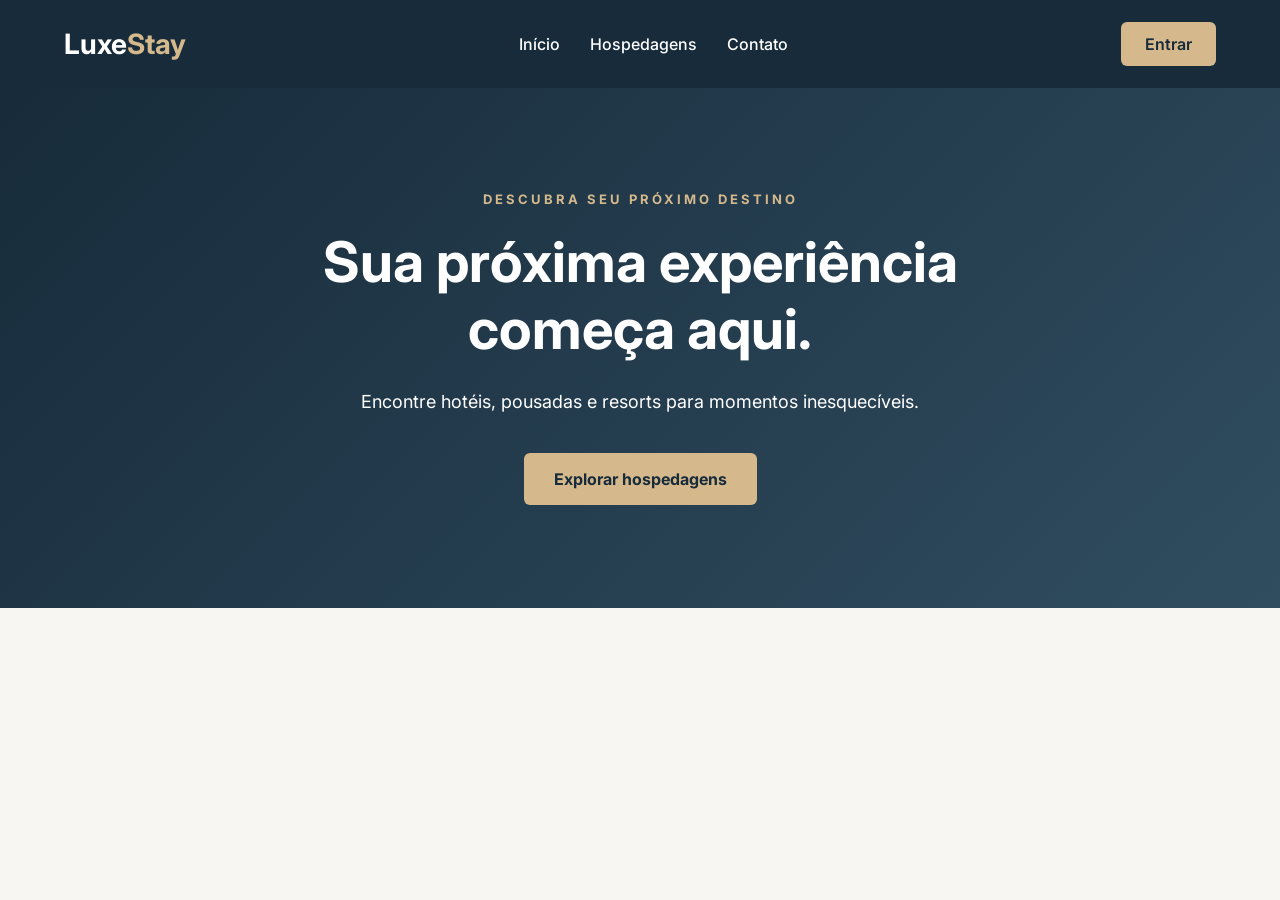
==== index.html @ d779b848 "Primeira versao do LuxeStay" ====
<!DOCTYPE html>
<html lang="pt-BR">
<head>
    <meta charset="UTF-8">
    <meta name="viewport" content="width=device-width, initial-scale=1.0">
    <title>LuxeStay | Sua próxima experiência começa aqui</title>
    <link rel="stylesheet" href="css/style.css">
</head>
<body>

    <header class="cabecalho">
        <div class="container">
            <a href="index.html" class="logo">Luxe<span>Stay</span></a>

            <nav class="menu">
                <a href="index.html">Início</a>
                <a href="hospedagens.html">Hospedagens</a>
                <a href="contato.html">Contato</a>
            </nav>

            <a href="login.html" class="botao-login">Entrar</a>
        </div>
    </header>

    <main>
        <section class="hero">
            <div class="hero-conteudo">
                <p class="destaque">DESCUBRA SEU PRÓXIMO DESTINO</p>
                <h1>Sua próxima experiência começa aqui.</h1>
                <p>Encontre hotéis, pousadas e resorts para momentos inesquecíveis.</p>
                <a href="hospedagens.html" class="botao-principal">Explorar hospedagens</a>
            </div>
        </section>
    </main>

</body>
</html>
---- css/style.css ----
@import url('https://fonts.googleapis.com/css2?family=Inter:wght@400;500;600;700&display=swap');

:root {
    --azul: #172B3A;
    --dourado: #D5B98C;
    --branco: #FFFFFF;
    --fundo: #F7F6F2;
}

* {
    margin: 0;
    padding: 0;
    box-sizing: border-box;
}

body {
    font-family: 'Inter', sans-serif;
    background-color: var(--fundo);
    color: var(--azul);
}

.container {
    width: 90%;
    max-width: 1200px;
    margin: auto;
}

.cabecalho {
    background-color: var(--azul);
    padding: 22px 0;
}

.cabecalho .container {
    display: flex;
    justify-content: space-between;
    align-items: center;
    gap: 24px;
}

.logo {
    color: var(--branco);
    font-size: 28px;
    font-weight: 700;
    text-decoration: none;
}

.logo span {
    color: var(--dourado);
}

.menu {
    display: flex;
    gap: 30px;
}

.menu a {
    color: var(--branco);
    text-decoration: none;
    font-weight: 500;
}

.menu a:hover {
    color: var(--dourado);
}

.botao-login {
    padding: 12px 24px;
    background-color: var(--dourado);
    color: var(--azul);
    text-decoration: none;
    border-radius: 6px;
    font-weight: 600;
}

.hero {
    min-height: 520px;
    display: flex;
    align-items: center;
    justify-content: center;
    padding: 80px 24px;
    text-align: center;
    background: linear-gradient(135deg, #172B3A, #304D60);
    color: var(--branco);
}

.hero-conteudo {
    max-width: 760px;
}

.destaque {
    color: var(--dourado);
    font-size: 13px;
    font-weight: 700;
    letter-spacing: 3px;
    margin-bottom: 22px;
}

.hero h1 {
    font-size: clamp(32px, 5vw, 56px);
    line-height: 1.2;
    margin-bottom: 24px;
}

.hero-conteudo > p:not(.destaque) {
    font-size: 18px;
    line-height: 1.7;
    margin-bottom: 35px;
}

.botao-principal {
    display: inline-block;
    padding: 16px 30px;
    background-color: var(--dourado);
    color: var(--azul);
    border-radius: 6px;
    text-decoration: none;
    font-weight: 700;
}

.botao-principal:hover,
.botao-login:hover {
    background-color: #E8D3AD;
}

@media (max-width: 650px) {
    .cabecalho .container {
        flex-wrap: wrap;
        justify-content: center;
    }

    .menu {
        justify-content: center;
        flex-wrap: wrap;
        gap: 16px;
    }
}
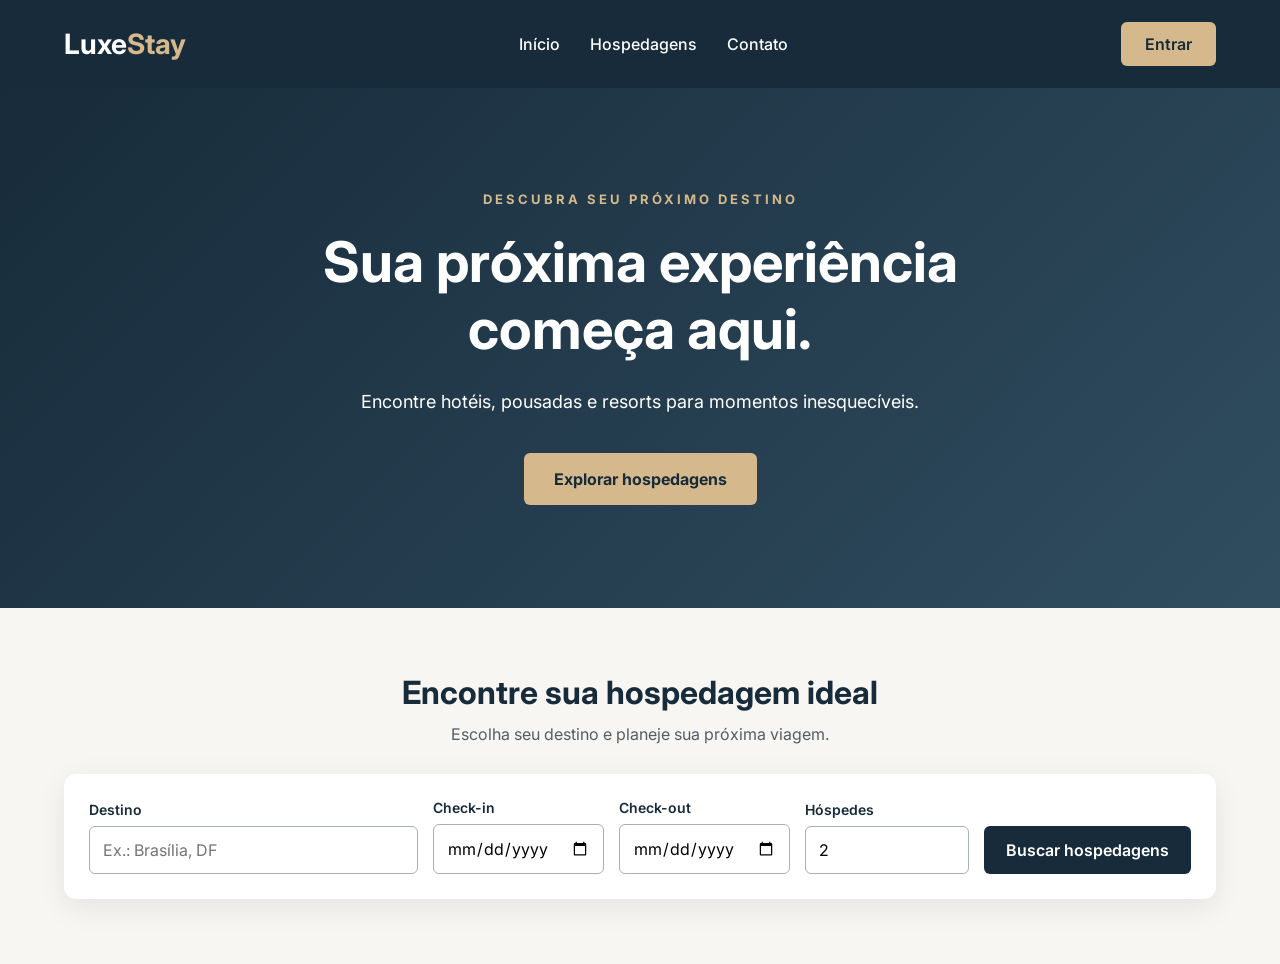
==== commit d5551c4b: "Adiciona formulario de pesquisa de hospedagens" ====
--- a/index.html
+++ b/index.html
@@ -1,37 +1,145 @@
 
 <!DOCTYPE html>
 <html lang="pt-BR">
+
 <head>
     <meta charset="UTF-8">
     <meta name="viewport" content="width=device-width, initial-scale=1.0">
+
     <title>LuxeStay | Sua próxima experiência começa aqui</title>
+
     <link rel="stylesheet" href="css/style.css">
 </head>
+
 <body>
 
+    <!-- CABEÇALHO DO SITE -->
     <header class="cabecalho">
         <div class="container">
-            <a href="index.html" class="logo">Luxe<span>Stay</span></a>
 
-            <nav class="menu">
+            <a href="index.html" class="logo">
+                Luxe<span>Stay</span>
+            </a>
+
+            <nav class="menu" aria-label="Menu principal">
                 <a href="index.html">Início</a>
                 <a href="hospedagens.html">Hospedagens</a>
                 <a href="contato.html">Contato</a>
             </nav>
 
-            <a href="login.html" class="botao-login">Entrar</a>
+            <a href="login.html" class="botao-login">
+                Entrar
+            </a>
+
         </div>
     </header>
 
+    <!-- CONTEÚDO PRINCIPAL -->
     <main>
+
+        <!-- BANNER PRINCIPAL -->
         <section class="hero">
             <div class="hero-conteudo">
-                <p class="destaque">DESCUBRA SEU PRÓXIMO DESTINO</p>
-                <h1>Sua próxima experiência começa aqui.</h1>
-                <p>Encontre hotéis, pousadas e resorts para momentos inesquecíveis.</p>
-                <a href="hospedagens.html" class="botao-principal">Explorar hospedagens</a>
+
+                <p class="destaque">
+                    DESCUBRA SEU PRÓXIMO DESTINO
+                </p>
+
+                <h1>
+                    Sua próxima experiência começa aqui.
+                </h1>
+
+                <p>
+                    Encontre hotéis, pousadas e resorts
+                    para momentos inesquecíveis.
+                </p>
+
+                <a href="hospedagens.html" class="botao-principal">
+                    Explorar hospedagens
+                </a>
+
             </div>
         </section>
+
+        <!-- PESQUISA DE HOSPEDAGENS -->
+        <section class="secao-busca" id="buscar">
+            <div class="container">
+
+                <h2>Encontre sua hospedagem ideal</h2>
+
+                <p>
+                    Escolha seu destino e planeje
+                    sua próxima viagem.
+                </p>
+
+                <form
+                    class="formulario-busca"
+                    action="hospedagens.html"
+                    method="get"
+                >
+
+                    <!-- DESTINO -->
+                    <div class="campo-busca">
+                        <label for="destino">Destino</label>
+
+                        <input
+                            type="text"
+                            id="destino"
+                            name="destino"
+                            placeholder="Ex.: Brasília, DF"
+                            required
+                        >
+                    </div>
+
+                    <!-- CHECK-IN -->
+                    <div class="campo-busca">
+                        <label for="checkin">Check-in</label>
+
+                        <input
+                            type="date"
+                            id="checkin"
+                            name="checkin"
+                            required
+                        >
+                    </div>
+
+                    <!-- CHECK-OUT -->
+                    <div class="campo-busca">
+                        <label for="checkout">Check-out</label>
+
+                        <input
+                            type="date"
+                            id="checkout"
+                            name="checkout"
+                            required
+                        >
+                    </div>
+
+                    <!-- QUANTIDADE DE HÓSPEDES -->
+                    <div class="campo-busca">
+                        <label for="hospedes">Hóspedes</label>
+
+                        <input
+                            type="number"
+                            id="hospedes"
+                            name="hospedes"
+                            min="1"
+                            max="10"
+                            value="2"
+                            required
+                        >
+                    </div>
+
+                    <!-- BOTÃO DE PESQUISA -->
+                    <button type="submit" class="botao-buscar">
+                        Buscar hospedagens
+                    </button>
+
+                </form>
+
+            </div>
+        </section>
+
     </main>
 
 </body>
--- a/css/style.css
+++ b/css/style.css
@@ -135,3 +135,89 @@
         gap: 16px;
     }
 }
+
+/* Pesquisa de hospedagens */
+
+.secao-busca {
+    padding: 65px 0;
+    background-color: var(--fundo);
+    text-align: center;
+}
+
+.secao-busca h2 {
+    font-size: 32px;
+    margin-bottom: 12px;
+}
+
+.secao-busca > .container > p {
+    margin-bottom: 30px;
+    color: #555D63;
+}
+
+.formulario-busca {
+    display: grid;
+    grid-template-columns: 2fr 1fr 1fr 1fr auto;
+    gap: 15px;
+    align-items: end;
+    padding: 25px;
+    background: var(--branco);
+    border-radius: 12px;
+    box-shadow: 0 8px 30px rgba(0, 0, 0, 0.08);
+}
+
+.campo-busca {
+    display: flex;
+    flex-direction: column;
+    text-align: left;
+    gap: 8px;
+}
+
+.campo-busca label {
+    font-size: 14px;
+    font-weight: 600;
+}
+
+.campo-busca input {
+    width: 100%;
+    min-width: 0;
+    padding: 13px;
+    border: 1px solid #A8AFB5;
+    border-radius: 6px;
+    font: inherit;
+}
+
+.campo-busca input:focus-visible {
+    outline: 2px solid var(--azul);
+    outline-offset: 2px;
+}
+
+.botao-buscar {
+    padding: 14px 22px;
+    border: none;
+    border-radius: 6px;
+    background: var(--azul);
+    color: var(--branco);
+    font: inherit;
+    font-weight: 600;
+    cursor: pointer;
+}
+
+.botao-buscar:hover {
+    background: #304D60;
+}
+
+@media (max-width: 1000px) {
+    .formulario-busca {
+        grid-template-columns: repeat(2, minmax(0, 1fr));
+    }
+
+    .botao-buscar {
+        grid-column: 1 / -1;
+    }
+}
+
+@media (max-width: 600px) {
+    .formulario-busca {
+        grid-template-columns: 1fr;
+    }
+}
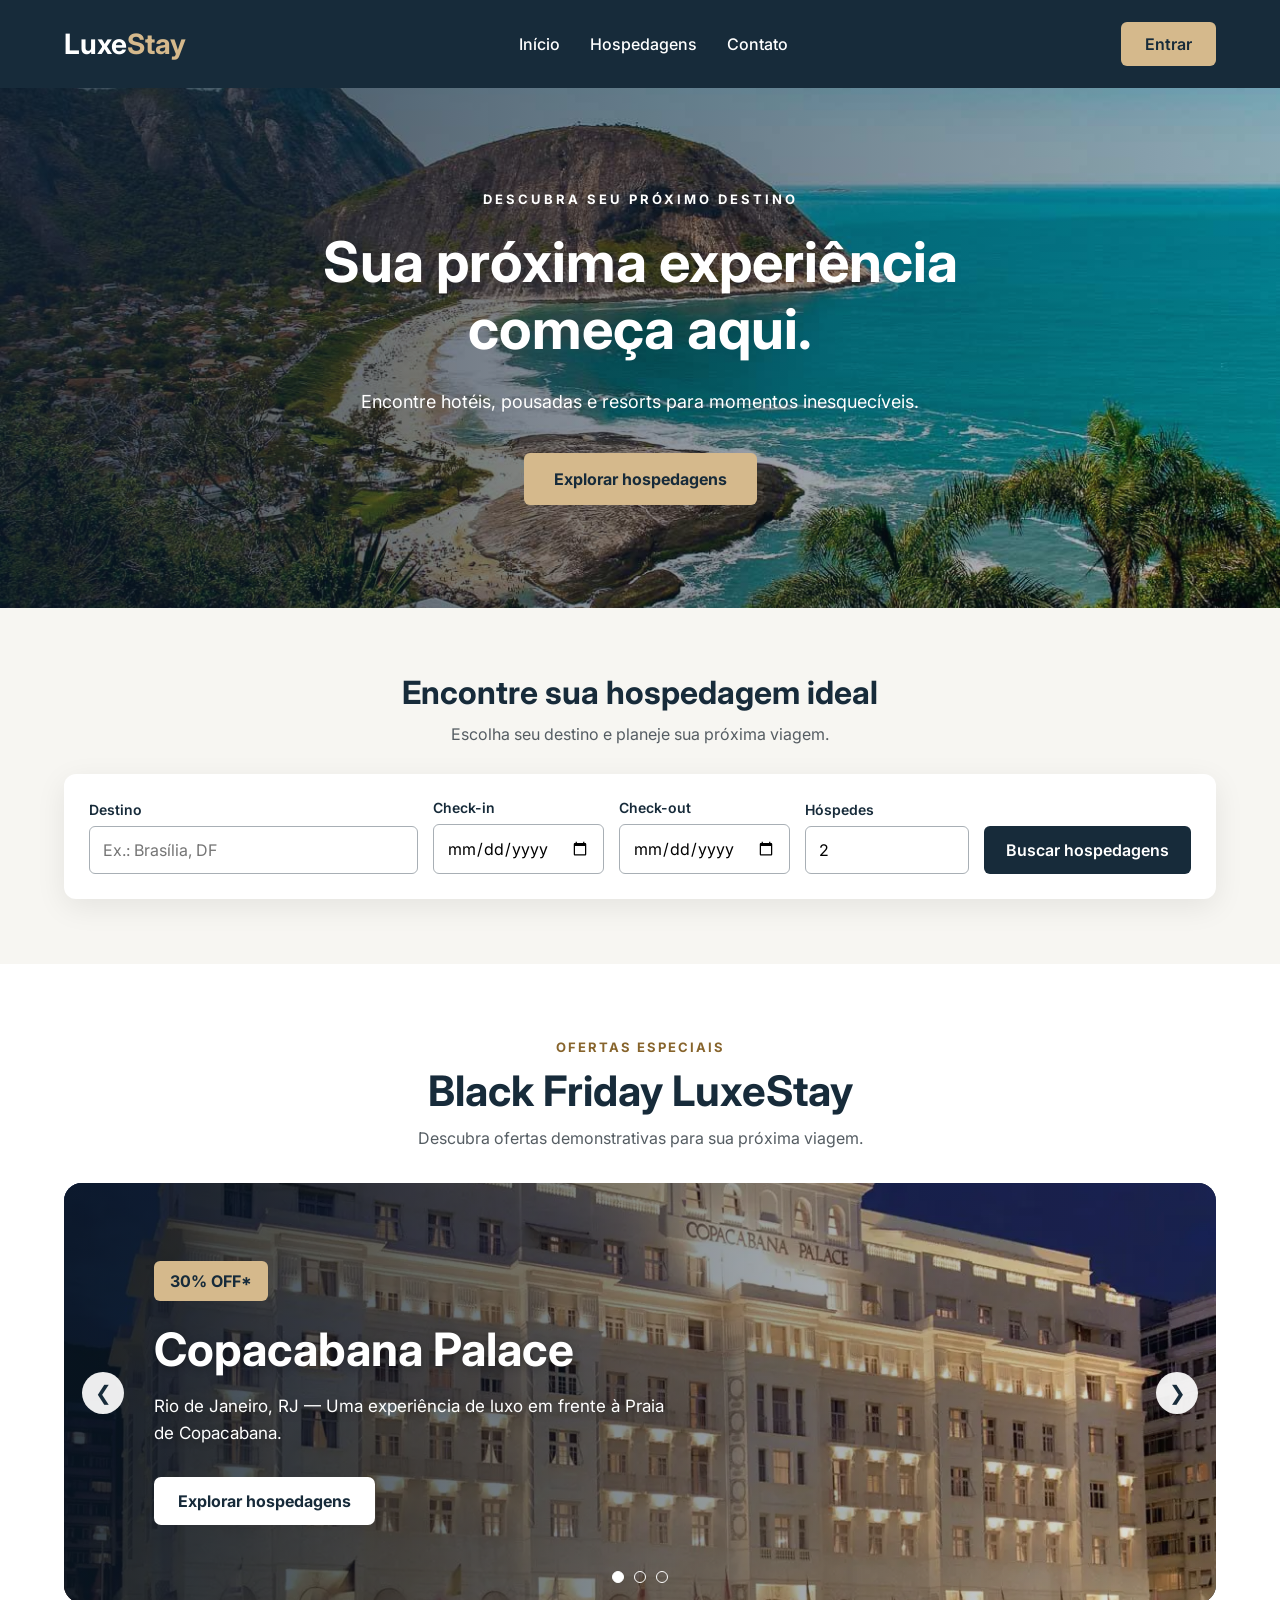
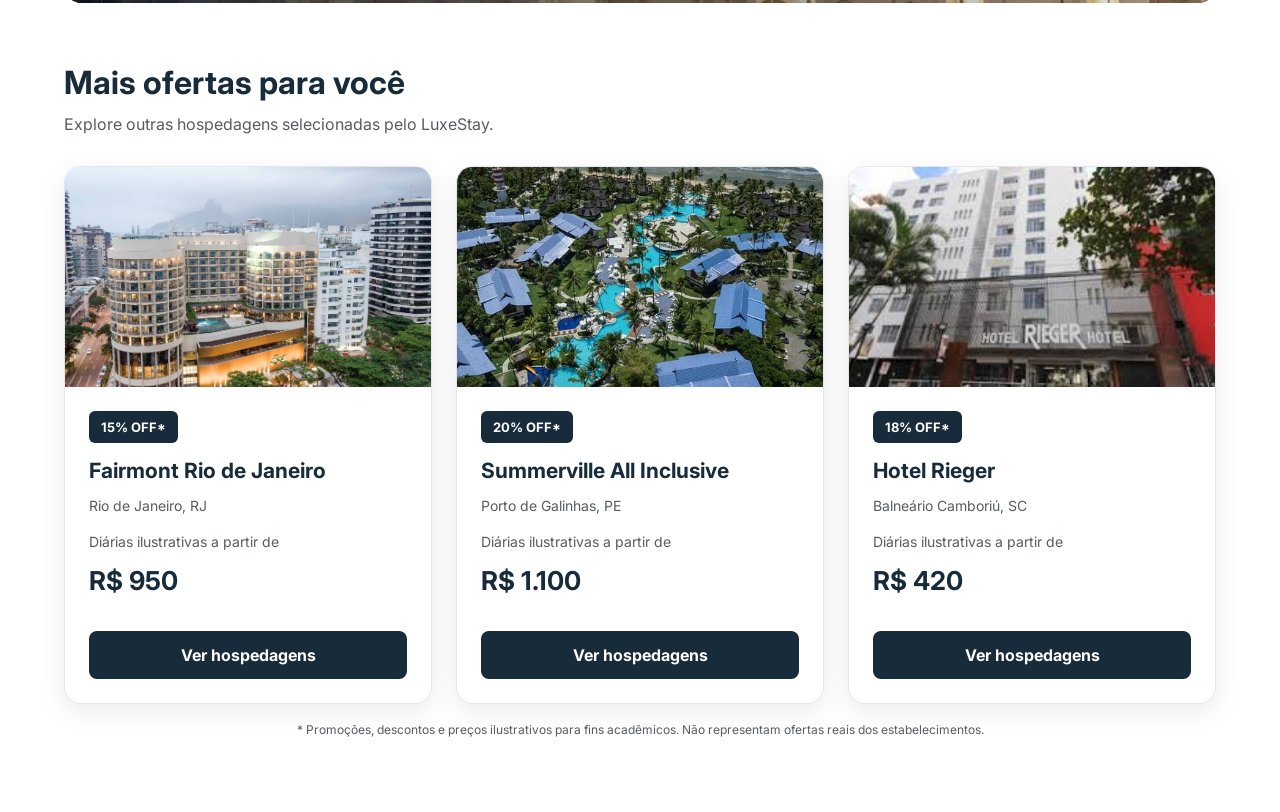
==== commit f9f74515: "Finaliza carrossel Black Friday e cards de promocoes" ====
--- a/index.html
+++ b/index.html
@@ -1,146 +1,671 @@
+
 
 <!DOCTYPE html>
+
 <html lang="pt-BR">
 
+
+
 <head>
+
     <meta charset="UTF-8">
+
     <meta name="viewport" content="width=device-width, initial-scale=1.0">
 
+
+
     <title>LuxeStay | Sua próxima experiência começa aqui</title>
 
+
+
     <link rel="stylesheet" href="css/style.css">
+
 </head>
 
+
+
 <body>
 
-    <!-- CABEÇALHO DO SITE -->
+
+
+    <!-- CABEÇALHO -->
+
     <header class="cabecalho">
+
         <div class="container">
 
+
+
             <a href="index.html" class="logo">
+
                 Luxe<span>Stay</span>
+
             </a>
 
+
+
             <nav class="menu" aria-label="Menu principal">
+
                 <a href="index.html">Início</a>
+
                 <a href="hospedagens.html">Hospedagens</a>
+
                 <a href="contato.html">Contato</a>
+
             </nav>
 
+
+
             <a href="login.html" class="botao-login">
+
                 Entrar
+
             </a>
 
+
+
         </div>
+
     </header>
 
-    <!-- CONTEÚDO PRINCIPAL -->
+
+
     <main>
 
+
+
         <!-- BANNER PRINCIPAL -->
+
         <section class="hero">
+
             <div class="hero-conteudo">
 
+
+
                 <p class="destaque">
+
                     DESCUBRA SEU PRÓXIMO DESTINO
+
                 </p>
 
-                <h1>
-                    Sua próxima experiência começa aqui.
-                </h1>
+
+
+                <h1>Sua próxima experiência começa aqui.</h1>
+
+
 
                 <p>
+
                     Encontre hotéis, pousadas e resorts
+
                     para momentos inesquecíveis.
+
                 </p>
 
+
+
                 <a href="hospedagens.html" class="botao-principal">
+
                     Explorar hospedagens
+
                 </a>
 
+
+
             </div>
+
         </section>
 
+
+
         <!-- PESQUISA DE HOSPEDAGENS -->
+
         <section class="secao-busca" id="buscar">
+
             <div class="container">
 
+
+
                 <h2>Encontre sua hospedagem ideal</h2>
 
+
+
                 <p>
-                    Escolha seu destino e planeje
-                    sua próxima viagem.
+
+                    Escolha seu destino e planeje sua próxima viagem.
+
                 </p>
 
-                <form
-                    class="formulario-busca"
-                    action="hospedagens.html"
-                    method="get"
-                >
-
-                    <!-- DESTINO -->
+
+
+                <form class="formulario-busca"
+
+                      action="hospedagens.html"
+
+                      method="get">
+
+
+
                     <div class="campo-busca">
+
                         <label for="destino">Destino</label>
 
-                        <input
-                            type="text"
-                            id="destino"
-                            name="destino"
-                            placeholder="Ex.: Brasília, DF"
-                            required
-                        >
-                    </div>
-
-                    <!-- CHECK-IN -->
+                        <input type="text"
+
+                               id="destino"
+
+                               name="destino"
+
+                               placeholder="Ex.: Brasília, DF"
+
+                               required>
+
+                    </div>
+
+
+
                     <div class="campo-busca">
+
                         <label for="checkin">Check-in</label>
 
-                        <input
-                            type="date"
-                            id="checkin"
-                            name="checkin"
-                            required
-                        >
-                    </div>
-
-                    <!-- CHECK-OUT -->
+                        <input type="date"
+
+                               id="checkin"
+
+                               name="checkin"
+
+                               required>
+
+                    </div>
+
+
+
                     <div class="campo-busca">
+
                         <label for="checkout">Check-out</label>
 
-                        <input
-                            type="date"
-                            id="checkout"
-                            name="checkout"
-                            required
-                        >
-                    </div>
-
-                    <!-- QUANTIDADE DE HÓSPEDES -->
+                        <input type="date"
+
+                               id="checkout"
+
+                               name="checkout"
+
+                               required>
+
+                    </div>
+
+
+
                     <div class="campo-busca">
+
                         <label for="hospedes">Hóspedes</label>
 
-                        <input
-                            type="number"
-                            id="hospedes"
-                            name="hospedes"
-                            min="1"
-                            max="10"
-                            value="2"
-                            required
-                        >
-                    </div>
-
-                    <!-- BOTÃO DE PESQUISA -->
+                        <input type="number"
+
+                               id="hospedes"
+
+                               name="hospedes"
+
+                               min="1"
+
+                               max="10"
+
+                               value="2"
+
+                               required>
+
+                    </div>
+
+
+
                     <button type="submit" class="botao-buscar">
+
                         Buscar hospedagens
+
                     </button>
 
+
+
                 </form>
 
             </div>
+
         </section>
 
+
+
+        <!-- BLACK FRIDAY -->
+
+        <section class="secao-promocoes"
+
+                 aria-label="Promoções Black Friday">
+
+
+
+            <div class="container">
+
+
+
+                <div class="promocoes-titulo">
+
+                    <p class="etiqueta-promocao">OFERTAS ESPECIAIS</p>
+
+                    <h2>Black Friday LuxeStay</h2>
+
+                    <p>
+
+                        Descubra ofertas demonstrativas
+
+                        para sua próxima viagem.
+
+                    </p>
+
+                </div>
+
+
+
+                <!-- CARROSSEL -->
+
+                <div class="carrossel"
+
+                     id="carrossel-promocoes"
+
+                     aria-roledescription="carrossel">
+
+
+
+                    <div class="slides-promocoes">
+
+
+
+                        <!-- COPACABANA PALACE -->
+
+                        <article class="slide-promocao ativo"
+
+                             style="background-image: url('images/copacabana-palace.jpg');">
+
+
+
+                            <div class="slide-conteudo">
+
+                                <span class="selo-desconto">30% OFF*</span>
+
+
+
+                                <h3>Copacabana Palace</h3>
+
+
+
+                                <p>
+
+                                    Rio de Janeiro, RJ — Uma experiência
+
+                                    de luxo em frente à Praia de Copacabana.
+
+                                </p>
+
+
+
+                                <a href="hospedagens.html">
+
+                                    Explorar hospedagens
+
+                                </a>
+
+                            </div>
+
+                        </article>
+
+
+
+                        <!-- NANNAI MURO ALTO -->
+
+                        <article class="slide-promocao"
+
+                               style="background: url('images/nannai-muro-alto.jpg') center / cover no-repeat;"
+
+                                 aria-hidden="true">
+
+
+
+                            <div class="slide-conteudo">
+
+                                <span class="selo-desconto">25% OFF*</span>
+
+
+
+                                <h3>NANNAI Muro Alto</h3>
+
+
+
+                                <p>
+
+                                    Porto de Galinhas, PE — Bangalôs
+
+                                    sofisticados e piscinas em um
+
+                                    cenário paradisíaco.
+
+                                </p>
+
+
+
+                                <a href="hospedagens.html">
+
+                                    Explorar hospedagens
+
+                                </a>
+
+                            </div>
+
+                        </article>
+
+
+
+                        <!-- INFINITY BLUE -->
+
+                        <article class="slide-promocao"
+
+                               style="background-image: url('images/infinity-blue.jpg');"
+
+                                 aria-hidden="true">
+
+
+
+                            <div class="slide-conteudo">
+
+                                <span class="selo-desconto">20% OFF*</span>
+
+
+
+                                <h3>Infinity Blue Resort & Spa</h3>
+
+
+
+                                <p>
+
+                                    Balneário Camboriú, SC — Conforto,
+
+                                    piscinas e uma experiência à beira-mar.
+
+                                </p>
+
+
+
+                                <a href="hospedagens.html">
+
+                                    Explorar hospedagens
+
+                                </a>
+
+                            </div>
+
+                        </article>
+
+
+
+                    </div>
+
+
+
+                    <!-- CONTROLES DO CARROSSEL -->
+
+                    <button class="carrossel-seta anterior"
+
+                            type="button"
+
+                            aria-label="Promoção anterior">
+
+                        &#10094;
+
+                    </button>
+
+
+
+                    <button class="carrossel-seta proximo"
+
+                            type="button"
+
+                            aria-label="Próxima promoção">
+
+                        &#10095;
+
+                    </button>
+
+
+
+                    <div class="carrossel-indicadores"
+
+                         aria-label="Selecionar promoção">
+
+
+
+                        <button type="button"
+
+                                class="indicador ativo"
+
+                                aria-label="Mostrar promoção 1"></button>
+
+
+
+                        <button type="button"
+
+                                class="indicador"
+
+                                aria-label="Mostrar promoção 2"></button>
+
+
+
+                        <button type="button"
+
+                                class="indicador"
+
+                                aria-label="Mostrar promoção 3"></button>
+
+                    </div>
+
+
+
+                </div>
+
+
+
+                <!-- CARDS DE OUTRAS OFERTAS -->
+
+                <div class="ofertas-adicionais">
+
+
+
+                    <div class="ofertas-cabecalho">
+
+                        <h2>Mais ofertas para você</h2>
+
+                        <p>
+
+                            Explore outras hospedagens
+
+                            selecionadas pelo LuxeStay.
+
+                        </p>
+
+                    </div>
+
+
+
+                    <div class="grade-ofertas">
+
+
+
+                        <!-- FAIRMONT -->
+
+                        <article class="card-oferta">
+
+                            <img src="images/fairmont-rio.jpg"
+
+                                 alt="Fairmont Rio de Janeiro"
+
+                                 loading="lazy">
+
+
+
+                            <div class="oferta-conteudo">
+
+                                <span class="oferta-desconto">15% OFF*</span>
+
+
+
+                                <h3>Fairmont Rio de Janeiro</h3>
+
+                                <p>Rio de Janeiro, RJ</p>
+
+
+
+                                <p class="oferta-preco">
+
+                                    Diárias ilustrativas a partir de
+
+                                    <strong>R$ 950</strong>
+
+                                </p>
+
+
+
+                                <a href="hospedagens.html">
+
+                                    Ver hospedagens
+
+                                </a>
+
+                            </div>
+
+                        </article>
+
+
+
+                        <!-- SUMMERVILLE -->
+
+                        <article class="card-oferta">
+
+                            <img src="images/summerville.jpg"
+
+                                 alt="Summerville All Inclusive Resort"
+
+                                 loading="lazy">
+
+
+
+                            <div class="oferta-conteudo">
+
+                                <span class="oferta-desconto">20% OFF*</span>
+
+
+
+                                <h3>Summerville All Inclusive</h3>
+
+                                <p>Porto de Galinhas, PE</p>
+
+
+
+                                <p class="oferta-preco">
+
+                                    Diárias ilustrativas a partir de
+
+                                    <strong>R$ 1.100</strong>
+
+                                </p>
+
+
+
+                                <a href="hospedagens.html">
+
+                                    Ver hospedagens
+
+                                </a>
+
+                            </div>
+
+                        </article>
+
+
+
+                        <!-- HOTEL RIEGER -->
+
+                        <article class="card-oferta">
+
+                            <img src="images/hotel-rieger.jpg"
+
+                                 alt="Hotel Rieger em Balneário Camboriú"
+
+                                 loading="lazy">
+
+
+
+                            <div class="oferta-conteudo">
+
+                                <span class="oferta-desconto">18% OFF*</span>
+
+
+
+                                <h3>Hotel Rieger</h3>
+
+                                <p>Balneário Camboriú, SC</p>
+
+
+
+                                <p class="oferta-preco">
+
+                                    Diárias ilustrativas a partir de
+
+                                    <strong>R$ 420</strong>
+
+                                </p>
+
+
+
+                                <a href="hospedagens.html">
+
+                                    Ver hospedagens
+
+                                </a>
+
+                            </div>
+
+                        </article>
+
+
+
+                    </div>
+
+                </div>
+
+
+
+                <!-- AVISO SOBRE AS OFERTAS -->
+
+                <p class="promocoes-aviso">
+
+                    * Promoções, descontos e preços ilustrativos
+
+                    para fins acadêmicos. Não representam ofertas
+
+                    reais dos estabelecimentos.
+
+                </p>
+
+
+
+            </div>
+
+        </section>
+
+
+
     </main>
 
+
+
+    <script src="js/script.js"></script>
+
 </body>
+
 </html>
--- a/css/style.css
+++ b/css/style.css
@@ -80,7 +80,21 @@
     justify-content: center;
     padding: 80px 24px;
     text-align: center;
-    background: linear-gradient(135deg, #172B3A, #304D60);
+
+    background-image:
+    linear-gradient(
+        90deg,
+        rgba(9, 25, 44, 0.76) 0%,
+        rgba(9, 25, 44, 0.44) 55%,
+        rgba(9, 25, 44, 0.20) 100%
+    ),
+    url("../images/banner-praia.jpg");
+
+    background-size: cover;
+    background-position: center;
+    background-repeat: no-repeat;
+
+
     color: var(--branco);
 }
 
@@ -221,3 +235,625 @@
         grid-template-columns: 1fr;
     }
 }
+
+/* ===== PÁGINA DE HOSPEDAGENS ===== */
+
+.pagina-hospedagens {
+    padding: 65px 0 85px;
+}
+
+.titulo-resultados {
+    text-align: center;
+    margin-bottom: 35px;
+}
+
+.etiqueta-secao {
+    color: #87642C;
+    font-size: 13px;
+    font-weight: 700;
+    letter-spacing: 2px;
+    margin-bottom: 12px;
+}
+
+.titulo-resultados h1 {
+    font-size: clamp(28px, 4vw, 42px);
+    margin-bottom: 15px;
+}
+
+.titulo-resultados > p:last-child {
+    color: #555D63;
+    line-height: 1.6;
+}
+
+.filtros-hospedagens {
+    display: flex;
+    align-items: center;
+    gap: 15px;
+    margin-bottom: 25px;
+}
+
+.filtros-hospedagens select {
+    padding: 12px;
+    border: 1px solid #A8AFB5;
+    border-radius: 8px;
+    font: inherit;
+    background: white;
+}
+
+#quantidade-resultados {
+    margin-bottom: 20px;
+    font-weight: 600;
+}
+
+.grade-hospedagens {
+    display: grid;
+    grid-template-columns: repeat(3, minmax(0, 1fr));
+    gap: 25px;
+}
+
+.card-hospedagem {
+    background: white;
+    border-radius: 14px;
+    overflow: hidden;
+    box-shadow: 0 8px 28px rgba(0, 0, 0, 0.09);
+    transition: transform 0.2s ease;
+}
+
+.card-hospedagem:hover {
+    transform: translateY(-5px);
+}
+
+.card-hospedagem img {
+    width: 100%;
+    height: 225px;
+    object-fit: cover;
+    display: block;
+}
+
+.card-conteudo {
+    padding: 24px;
+}
+
+.card-tipo {
+    color: #87642C;
+    font-size: 13px;
+    font-weight: 700;
+    margin-bottom: 10px;
+}
+
+.card-conteudo h2 {
+    font-size: 21px;
+    margin-bottom: 10px;
+}
+
+.card-localizacao {
+    color: #555D63;
+    margin-bottom: 12px;
+}
+
+.card-descricao {
+    font-size: 14px;
+    line-height: 1.6;
+    margin-bottom: 20px;
+}
+
+.card-preco {
+    font-size: 25px;
+    font-weight: 700;
+    margin-bottom: 6px;
+}
+
+.card-preco span {
+    font-size: 13px;
+    font-weight: 400;
+}
+
+.card-aviso {
+    color: #555D63;
+    font-size: 12px;
+    margin-bottom: 18px;
+}
+
+.card-botao {
+    display: block;
+    background: var(--azul);
+    color: white;
+    text-align: center;
+    padding: 14px;
+    border-radius: 7px;
+    text-decoration: none;
+    font-weight: 600;
+}
+
+.card-botao:hover {
+    background: #304D60;
+}
+
+.aviso-demonstrativo {
+    margin-top: 35px;
+    text-align: center;
+    font-size: 13px;
+    color: #555D63;
+}
+
+@media (max-width: 950px) {
+    .grade-hospedagens {
+        grid-template-columns: repeat(2, minmax(0, 1fr));
+    }
+}
+
+@media (max-width: 600px) {
+    .grade-hospedagens {
+        grid-template-columns: 1fr;
+    }
+
+    .filtros-hospedagens {
+        flex-direction: column;
+        align-items: stretch;
+    }
+}
+
+@media (prefers-reduced-motion: reduce) {
+    .card-hospedagem {
+        transition: none;
+    }
+}
+
+/* ===== CARDS PREMIUM LUXESTAY ===== */
+
+.card-imagem {
+    position: relative;
+    overflow: hidden;
+}
+
+.card-imagem img {
+    transition: transform 0.35s ease;
+}
+
+.card-hospedagem:hover .card-imagem img {
+    transform: scale(1.05);
+}
+
+.selo-hotel {
+    position: absolute;
+    top: 16px;
+    left: 16px;
+    background: var(--azul);
+    color: white;
+    padding: 9px 14px;
+    border-radius: 6px;
+    font-size: 12px;
+    font-weight: 700;
+}
+
+.card-comodidades {
+    display: flex;
+    flex-wrap: wrap;
+    gap: 10px;
+    margin-bottom: 24px;
+}
+
+.card-comodidades span {
+    background: #F1F3F4;
+    padding: 8px 12px;
+    border-radius: 6px;
+    font-size: 12px;
+    font-weight: 600;
+}
+
+.card-rodape {
+    border-top: 1px solid #E5E7EB;
+    padding-top: 20px;
+}
+
+.preco-legenda {
+    color: #555D63;
+    font-size: 13px;
+    margin-bottom: 5px;
+}
+
+.card-rodape .card-botao {
+    margin-top: 15px;
+}
+
+.card-hospedagem {
+    display: flex;
+    flex-direction: column;
+}
+
+.card-conteudo {
+    display: flex;
+    flex-direction: column;
+    flex: 1;
+}
+
+.card-rodape {
+    margin-top: auto;
+}
+
+@media (prefers-reduced-motion: reduce) {
+    .card-imagem img {
+        transition: none;
+    }
+
+    .card-hospedagem:hover .card-imagem img {
+        transform: none;
+    }
+}
+
+/* ===== BLACK FRIDAY LUXESTAY ===== */
+
+.secao-promocoes {
+    padding: 75px 0;
+    background: #FFFFFF;
+}
+
+.promocoes-titulo {
+    text-align: center;
+    margin-bottom: 35px;
+}
+
+.etiqueta-promocao {
+    color: #87642C;
+    font-size: 13px;
+    font-weight: 700;
+    letter-spacing: 2px;
+    margin-bottom: 10px;
+}
+
+.promocoes-titulo h2 {
+    font-size: clamp(28px, 4vw, 42px);
+    margin-bottom: 12px;
+}
+
+.promocoes-titulo > p:last-child {
+    color: #555D63;
+}
+
+.carrossel {
+    position: relative;
+    height: 420px;
+    border-radius: 18px;
+    overflow: hidden;
+    background: var(--azul);
+}
+
+.slides-promocoes,
+.slide-promocao {
+    position: absolute;
+    inset: 0;
+}
+
+.slide-promocao {
+    display: flex;
+    align-items: center;
+    padding: 50px 90px;
+   
+    background-position: center 45%;
+    background-size: cover;
+    background-repeat: no-repeat;
+    isolation: isolate;
+    opacity: 0;
+    visibility: hidden;
+    transition: opacity 0.6s ease, visibility 0.6s;
+}
+
+.slide-promocao.ativo {
+    opacity: 1;
+    visibility: visible;
+    z-index: 1;
+}
+
+.slide-conteudo {
+    max-width: 560px;
+    color: white;
+}
+
+.selo-desconto {
+    display: inline-block;
+    background: var(--dourado);
+    color: var(--azul);
+    padding: 10px 16px;
+    border-radius: 6px;
+    font-weight: 700;
+    margin-bottom: 20px;
+}
+
+.slide-conteudo h3 {
+    font-size: clamp(28px, 4vw, 46px);
+    margin-bottom: 16px;
+}
+
+.slide-conteudo p {
+    font-size: 17px;
+    line-height: 1.6;
+    margin-bottom: 30px;
+}
+
+.slide-conteudo a {
+    display: inline-block;
+    background: white;
+    color: var(--azul);
+    padding: 14px 24px;
+    border-radius: 7px;
+    text-decoration: none;
+    font-weight: 700;
+}
+
+.carrossel-seta {
+    position: absolute;
+    z-index: 3;
+    top: 50%;
+    transform: translateY(-50%);
+    width: 42px;
+    height: 42px;
+    border: 0;
+    border-radius: 50%;
+    background: rgba(255, 255, 255, 0.92);
+    color: var(--azul);
+    cursor: pointer;
+    font-size: 20px;
+}
+
+.anterior {
+    left: 18px;
+}
+
+.proximo {
+    right: 18px;
+}
+
+.carrossel-indicadores {
+    position: absolute;
+    z-index: 3;
+    bottom: 20px;
+    left: 50%;
+    transform: translateX(-50%);
+    display: flex;
+    gap: 10px;
+}
+
+.indicador {
+    width: 12px;
+    height: 12px;
+    border: 1px solid white;
+    border-radius: 50%;
+    background: transparent;
+    cursor: pointer;
+}
+
+.indicador.ativo {
+    background: white;
+}
+
+.promocoes-aviso {
+    text-align: center;
+    margin-top: 18px;
+    color: #555D63;
+    font-size: 12px;
+}
+
+.carrossel button:focus-visible,
+.slide-conteudo a:focus-visible {
+    outline: 3px solid #D5B98C;
+    outline-offset: 3px;
+}
+
+@media (max-width: 650px) {
+    .carrossel {
+        height: 460px;
+    }
+
+    .slide-promocao {
+        padding: 55px 55px;
+    }
+
+    .slide-conteudo p {
+        font-size: 15px;
+    }
+
+    .carrossel-seta {
+        width: 32px;
+        height: 32px;
+    }
+
+    .anterior {
+        left: 8px;
+    }
+
+    .proximo {
+        right: 8px;
+    }
+}
+
+@media (prefers-reduced-motion: reduce) {
+    .slide-promocao {
+        transition: none;
+    }
+}
+.hero-conteudo {
+    position: relative;
+    z-index: 1;
+}
+
+.hero h1,
+.hero p {
+    color: #FFFFFF;
+}
+
+/* ===== CARROSSEL PREMIUM: FOTO + DEGRADÊ ===== */
+
+.slide-promocao {
+    padding: 50px 90px;
+}
+
+.slide-promocao::before {
+    content: "";
+    position: absolute;
+    inset: 0;
+    background: linear-gradient(90deg, rgba(8, 22, 35, .84) 0%, rgba(8, 22, 35, .55) 42%, rgba(8, 22, 35, .08) 100%);
+    pointer-events: none;
+}
+
+.slide-conteudo {
+    position: relative;
+    z-index: 1;
+    max-width: 530px;
+    text-align: left;
+}
+
+.slide-conteudo h3, .slide-conteudo p {
+    color: #fff;
+    text-shadow: 0 2px 10px rgba(0,0,0,.3);
+}
+
+/* ===== CARDS DE OFERTAS BLACK FRIDAY ===== */
+.ofertas-adicionais {
+    margin-top: 60px;
+}
+
+.ofertas-cabecalho {
+    margin-bottom: 28px;
+}
+
+.ofertas-cabecalho h2 {
+    font-size: clamp(24px, 3vw, 32px);
+    margin-bottom: 10px;
+}
+
+.ofertas-cabecalho p {
+    color: #555D63;
+    line-height: 1.6;
+}
+
+.grade-ofertas {
+    display: grid;
+    grid-template-columns: repeat(3, minmax(0, 1fr));
+    gap: 24px;
+}
+
+.card-oferta {
+    min-width: 0;
+    display: flex;
+    flex-direction: column;
+    background: #fff;
+    border: 1px solid #E5E7EB;
+    border-radius: 16px;
+    overflow: hidden;
+    box-shadow: 0 8px 28px rgba(0,0,0,.08);
+    transition: transform .2s ease, box-shadow .2s ease;
+}
+
+.card-oferta:hover {
+    transform: translateY(-4px);
+    box-shadow: 0 14px 32px rgba(0,0,0,.12);
+}
+
+.card-oferta img {
+    display: block;
+    width: 100%;
+    height: 220px;
+    object-fit: cover;
+}
+
+.oferta-conteudo {
+    padding: 24px;
+    display: flex;
+    flex: 1;
+    flex-direction: column;
+    align-items: flex-start;
+}
+
+.oferta-desconto {
+    display: inline-block;
+    background: var(--azul);
+    color: #fff;
+    padding: 8px 12px;
+    border-radius: 6px;
+    font-size: 13px;
+    font-weight: 700;
+    margin-bottom: 14px;
+}
+
+.oferta-conteudo h3 {
+    font-size: 21px;
+    line-height: 1.35;
+    margin-bottom: 10px;
+}
+
+.oferta-conteudo > p {
+    color: #555D63;
+    font-size: 14px;
+    line-height: 1.6;
+    margin-bottom: 14px;
+}
+
+.oferta-preco {
+    margin-top: auto;
+}
+
+.oferta-preco strong {
+    display: block;
+    font-size: 26px;
+    color: var(--azul);
+    margin-top: 6px;
+}
+
+.oferta-conteudo a {
+    display: block;
+    width: 100%;
+    margin-top: 16px;
+    padding: 14px;
+    background: var(--azul);
+    color: #fff;
+    text-align: center;
+    text-decoration: none;
+    font-weight: 700;
+    border-radius: 8px;
+}
+
+.oferta-conteudo a:hover {
+    background: #304D60;
+}
+
+.oferta-conteudo a:focus-visible {
+    outline: 3px solid var(--dourado);
+    outline-offset: 3px;
+}
+
+@media (max-width: 900px) {
+    .grade-ofertas {
+        grid-template-columns: repeat(2, minmax(0, 1fr));
+    }
+}
+
+@media (max-width: 650px) {
+    .slide-promocao {
+        padding: 50px 50px;
+        background-position: center;
+    }
+
+    .slide-conteudo h3 {
+        font-size: 29px;
+    }
+}
+
+@media (max-width: 600px) {
+    .grade-ofertas {
+        grid-template-columns: 1fr;
+    }
+
+    .ofertas-adicionais {
+        margin-top: 42px;
+    }
+}
+
+@media (prefers-reduced-motion: reduce) {
+    .card-oferta {
+        transition: none;
+    }
+
+    .card-oferta:hover {
+        transform: none;
+    }
+}
